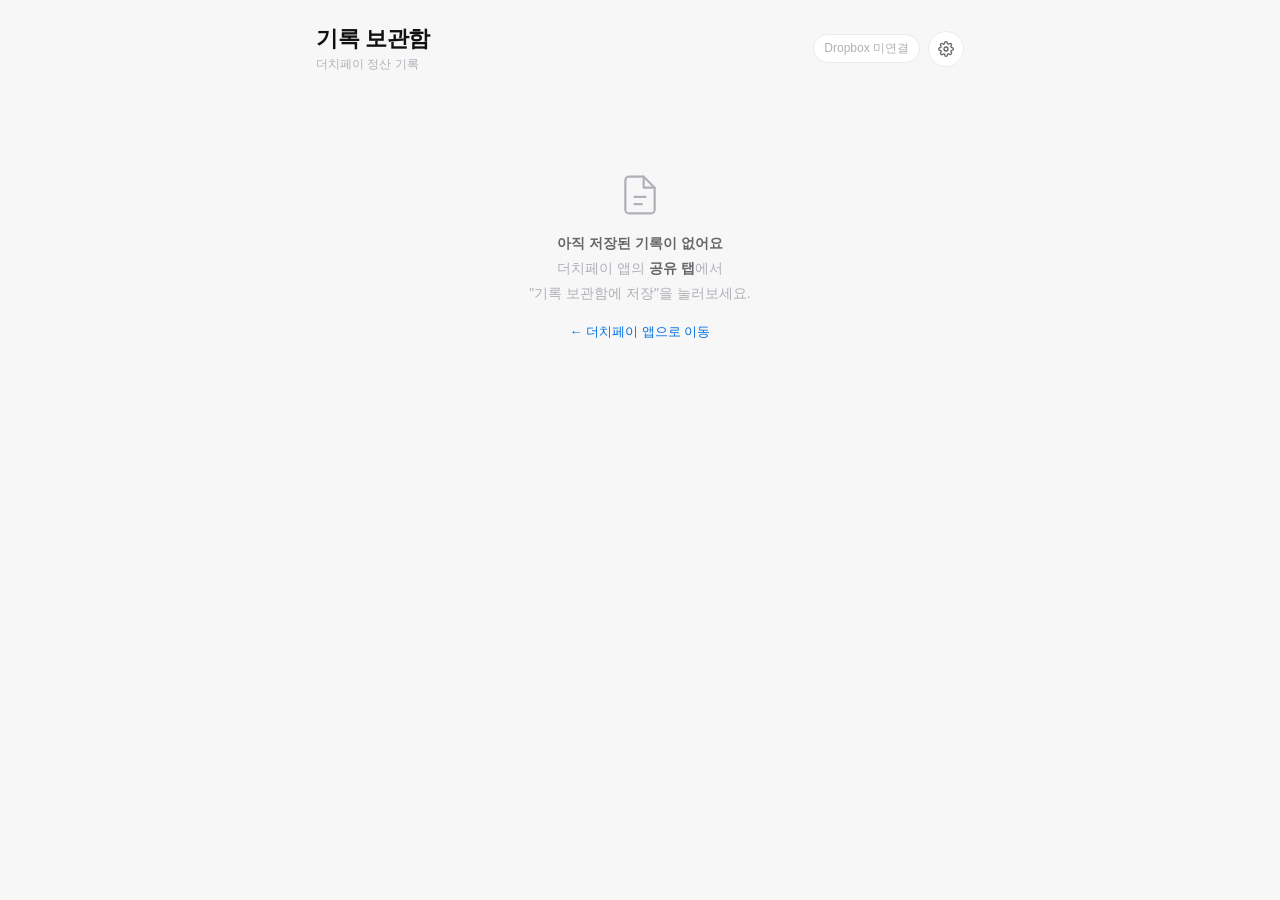
==== history.html @ c98b2d36 "더치페이 기록 보관함 추가 (v1.01) - index.html: v1.00 기반으로 교체, 공유 탭에 "기록 보관함에 저장" 버튼 추가 - history.html: 개인 기록 보" ====
<!DOCTYPE html>
<html lang="ko">
<head>
<meta charset="UTF-8"/>
<meta name="viewport" content="width=device-width,initial-scale=1.0,maximum-scale=1.0,user-scalable=no,viewport-fit=cover"/>
<title>더치페이 기록</title>
<link rel="icon" type="image/png" href="favicon.png"/>
<link rel="apple-touch-icon" href="favicon.png"/>
<style>
*{box-sizing:border-box;margin:0;padding:0;-webkit-tap-highlight-color:transparent}
:root{
  --bg:#F7F7F8;--card:#fff;--label:#111;--label2:#666;--label3:#B0B0B8;
  --sep:#EBEBED;--sep2:#D4D4D8;--fill:#F3F3F5;--fill2:#F8F8FA;
  --blue:#0071E3;--blue-bg:#EBF3FF;--blue-txt:#0055B8;
  --green:#1DAD53;--green-bg:#EDFAF3;--green-txt:#13823D;
  --red:#E53E3E;--red-bg:#FFF0F0;
  --r:16px;--rm:10px;--rs:9px;
}
html,body{background:var(--bg);font-family:-apple-system,'SF Pro Text','Helvetica Neue',Arial,sans-serif;font-size:14px;color:var(--label);min-height:100vh;}
button{cursor:pointer;font-family:inherit;}
svg{display:block;flex-shrink:0;}
a{color:var(--blue);text-decoration:none;}

.shell{max-width:680px;margin:0 auto;padding:max(24px,env(safe-area-inset-top)) 16px max(40px,env(safe-area-inset-bottom));}

/* Header */
.hdr{display:flex;align-items:center;justify-content:space-between;margin-bottom:20px;}
.hdr-left{display:flex;flex-direction:column;gap:2px;}
.hdr-title{font-size:22px;font-weight:700;letter-spacing:-.4px;}
.hdr-sub{font-size:12px;color:var(--label3);}
.hdr-right{display:flex;align-items:center;gap:8px;}
.badge{display:inline-flex;align-items:center;gap:5px;font-size:12px;color:var(--label3);padding:5px 10px;border:1px solid var(--sep);background:var(--card);border-radius:20px;white-space:nowrap;}
.badge.connected{color:var(--green-txt);border-color:var(--green);background:var(--green-bg);}
.badge.syncing{color:var(--blue-txt);border-color:var(--blue);background:var(--blue-bg);}
.icon-btn{width:36px;height:36px;border-radius:50%;border:1px solid var(--sep);background:var(--card);color:var(--label2);display:flex;align-items:center;justify-content:center;padding:0;flex-shrink:0;}
.icon-btn:hover{background:var(--fill);color:var(--label);}

/* Record cards */
.record-list{display:flex;flex-direction:column;gap:10px;}
.record-card{background:var(--card);border:1px solid var(--sep);border-radius:var(--r);overflow:hidden;}
.rc-hd{padding:14px 16px;border-bottom:1px solid var(--sep);display:flex;align-items:flex-start;justify-content:space-between;gap:12px;}
.rc-meta{flex:1;min-width:0;}
.rc-date{font-size:11px;color:var(--label3);margin-bottom:3px;}
.rc-name{font-size:15px;font-weight:700;white-space:nowrap;overflow:hidden;text-overflow:ellipsis;margin-bottom:2px;}
.rc-people{font-size:12px;color:var(--label2);white-space:nowrap;overflow:hidden;text-overflow:ellipsis;}
.rc-total-wrap{display:flex;flex-direction:column;align-items:flex-end;gap:4px;flex-shrink:0;}
.rc-total{font-size:18px;font-weight:700;white-space:nowrap;}
.rc-total.neg{color:var(--red);}
.rc-txns{padding:8px 16px;}
.rc-txn-row{display:flex;align-items:center;justify-content:space-between;padding:7px 0;border-bottom:1px solid var(--sep);font-size:13px;}
.rc-txn-row:last-child{border-bottom:none;}
.rc-txn-people{display:flex;align-items:center;gap:6px;color:var(--label);}
.rc-txn-amt{font-weight:600;flex-shrink:0;}
.rc-no-txn{font-size:13px;color:var(--green);padding:10px 0;text-align:center;}
.rc-foot{display:flex;justify-content:space-between;align-items:center;padding:9px 16px;background:var(--fill2);border-top:1px solid var(--sep);}
.rc-saved-at{font-size:11px;color:var(--label3);}
.rc-del-btn{font-size:12px;color:var(--red);border:none;background:transparent;font-weight:500;padding:0;}
.rc-del-btn:hover{opacity:.7;}

/* Empty */
.empty-wrap{text-align:center;padding:80px 20px;color:var(--label3);}
.empty-wrap svg{margin:0 auto 14px;}
.empty-wrap p{font-size:14px;line-height:1.8;}
.empty-wrap strong{color:var(--label2);}

/* Dropbox 설정 패널 */
.dbx-panel{background:var(--card);border:1px solid var(--sep);border-radius:var(--r);overflow:hidden;margin-top:20px;}
.dbx-panel-hd{display:flex;align-items:center;justify-content:space-between;padding:14px 16px;cursor:pointer;user-select:none;}
.dbx-panel-hd:hover{background:var(--fill2);}
.dbx-panel-title{font-size:13px;font-weight:600;color:var(--label);}
.dbx-panel-sub{font-size:12px;color:var(--label3);margin-top:1px;}
.dbx-chevron{color:var(--label3);font-size:11px;transition:transform .2s;flex-shrink:0;}
.dbx-chevron.open{transform:rotate(180deg);}
.dbx-panel-body{padding:16px;border-top:1px solid var(--sep);}
.dbx-field{margin-bottom:14px;}
.dbx-label{font-size:11px;font-weight:600;color:var(--label2);text-transform:uppercase;letter-spacing:.3px;margin-bottom:6px;}
.dbx-inp{width:100%;border:1px solid var(--sep2);border-radius:var(--rs);padding:9px 12px;font-size:14px;background:var(--bg);color:var(--label);outline:none;font-family:inherit;}
.dbx-inp:focus{border-color:var(--blue);}
.dbx-guide{font-size:12px;color:var(--label3);line-height:1.65;margin-top:6px;}
.dbx-guide code{font-size:11px;background:var(--fill);padding:2px 5px;border-radius:4px;font-family:monospace;word-break:break-all;}
.dbx-btn{width:100%;border:none;border-radius:var(--rs);padding:11px;font-size:14px;font-weight:600;background:var(--label);color:#fff;cursor:pointer;transition:opacity .12s;}
.dbx-btn:hover{opacity:.88;}
.dbx-btn.secondary{background:var(--fill);color:var(--label);border:1px solid var(--sep2);}
.dbx-btn.secondary:hover{background:var(--fill2);}
.dbx-btn.danger{background:var(--red-bg);color:var(--red);border:1px solid var(--red);}
.dbx-account{display:flex;align-items:center;gap:10px;padding:10px 12px;background:var(--green-bg);border:1px solid var(--green);border-radius:var(--rs);margin-bottom:12px;}
.dbx-account-info{flex:1;min-width:0;}
.dbx-account-name{font-size:13px;font-weight:600;color:var(--green-txt);white-space:nowrap;overflow:hidden;text-overflow:ellipsis;}
.dbx-account-email{font-size:11px;color:var(--green-txt);opacity:.8;}
.dbx-disconnect{font-size:12px;color:var(--red);border:none;background:transparent;font-weight:500;flex-shrink:0;}
.dbx-sync-row{display:flex;gap:8px;margin-bottom:8px;}
.dbx-sync-row .dbx-btn{flex:1;padding:9px;}
.dbx-btn-row{display:flex;gap:8px;}
.dbx-btn-row .dbx-btn{flex:1;}

/* Sync info */
.sync-info{font-size:12px;color:var(--label3);text-align:center;margin-top:14px;padding-bottom:4px;}

/* Toast */
.toast-wrap{position:fixed;bottom:max(20px,env(safe-area-inset-bottom));left:50%;transform:translateX(-50%);z-index:300;display:flex;flex-direction:column;gap:8px;align-items:center;pointer-events:none;width:calc(100% - 32px);max-width:420px;}
.toast{background:var(--label);color:#fff;padding:11px 16px;border-radius:10px;font-size:14px;box-shadow:0 4px 16px rgba(0,0,0,.18);pointer-events:auto;opacity:0;transform:translateY(16px);transition:opacity .22s,transform .22s;line-height:1.4;}
.toast.show{opacity:1;transform:translateY(0);}
.toast.success{background:var(--green);}
.toast.error{background:var(--red);}

@media(max-width:500px){
  .hdr-title{font-size:19px;}
  .rc-total{font-size:16px;}
}
</style>
</head>
<body>
<div class="shell">

  <!-- 헤더 -->
  <div class="hdr">
    <div class="hdr-left">
      <div class="hdr-title">기록 보관함</div>
      <div class="hdr-sub">더치페이 정산 기록</div>
    </div>
    <div class="hdr-right">
      <div class="badge" id="dbxBadge">Dropbox 미연결</div>
      <button class="icon-btn" onclick="togglePanel()" title="Dropbox 설정">
        <svg width="16" height="16" viewBox="0 0 24 24" fill="none" stroke="currentColor" stroke-width="2" stroke-linecap="round" stroke-linejoin="round"><circle cx="12" cy="12" r="3"/><path d="M19.4 15a1.65 1.65 0 0 0 .33 1.82l.06.06a2 2 0 0 1-2.83 2.83l-.06-.06a1.65 1.65 0 0 0-1.82-.33 1.65 1.65 0 0 0-1 1.51V21a2 2 0 0 1-4 0v-.09A1.65 1.65 0 0 0 9 19.4a1.65 1.65 0 0 0-1.82.33l-.06.06a2 2 0 0 1-2.83-2.83l.06-.06A1.65 1.65 0 0 0 4.68 15a1.65 1.65 0 0 0-1.51-1H3a2 2 0 0 1 0-4h.09A1.65 1.65 0 0 0 4.6 9a1.65 1.65 0 0 0-.33-1.82l-.06-.06a2 2 0 0 1 2.83-2.83l.06.06A1.65 1.65 0 0 0 9 4.68a1.65 1.65 0 0 0 1-1.51V3a2 2 0 0 1 4 0v.09a1.65 1.65 0 0 0 1 1.51 1.65 1.65 0 0 0 1.82-.33l.06-.06a2 2 0 0 1 2.83 2.83l-.06.06A1.65 1.65 0 0 0 19.4 9a1.65 1.65 0 0 0 1.51 1H21a2 2 0 0 1 0 4h-.09a1.65 1.65 0 0 0-1.51 1z"/></svg>
      </button>
    </div>
  </div>

  <!-- 기록 목록 -->
  <div id="recordList"></div>

  <!-- Dropbox 설정 패널 -->
  <div class="dbx-panel" id="dbxPanel" style="display:none">
    <div class="dbx-panel-hd" onclick="togglePanelBody()">
      <div>
        <div class="dbx-panel-title">Dropbox 동기화</div>
        <div class="dbx-panel-sub">기기 간 기록 자동 백업</div>
      </div>
      <span class="dbx-chevron open" id="dbxChevron">▼</span>
    </div>
    <div class="dbx-panel-body" id="dbxPanelBody">
      <div id="dbxContent"></div>
    </div>
  </div>

  <div class="sync-info" id="syncInfo"></div>

</div>
<div class="toast-wrap" id="toastWrap"></div>

<script>
// ── 상수 ──
const HISTORY_KEY = 'dutchpay_history';
const DBX_APPKEY  = 'dutchpay_dbx_appkey';
const DBX_TOKEN   = 'dutchpay_dbx_token';
const DBX_REFRESH = 'dutchpay_dbx_refresh';
const DBX_ACCOUNT = 'dutchpay_dbx_account';
const DBX_LASTSYNC = 'dutchpay_dbx_lastsync';
const DBX_FILE    = '/dutch-pay_history.json';

// ── 유틸 ──
const svgArrow = '<svg width="12" height="12" viewBox="0 0 24 24" fill="none" stroke="currentColor" stroke-width="2.5" stroke-linecap="round" stroke-linejoin="round"><line x1="5" y1="12" x2="19" y2="12"/><polyline points="12 5 19 12 12 19"/></svg>';
const svgDropbox = '<svg width="16" height="16" viewBox="0 0 40 40" fill="#0061FF"><path d="M20 7.5L10 13.75 20 20 10 26.25 20 32.5 30 26.25 20 20 30 13.75 20 7.5zM10 26.25L0 20l10-6.25L0 7.5 10 1.25 20 7.5 10 13.75 20 20 10 26.25zM30 26.25L20 20l10-6.25L20 7.5l10 6.25L40 7.5 30 13.75 40 20 30 26.25 40 32.5 30 38.75 20 32.5z"/></svg>';

function e(s){return String(s||'').replace(/&/g,'&amp;').replace(/</g,'&lt;').replace(/>/g,'&gt;').replace(/"/g,'&quot;');}
function fmt(n){return Math.round(n).toLocaleString('ko-KR');}
function fmtDate(iso){if(!iso)return '';const[y,m,d]=iso.split('-');return `${y}.${m}.${d}`;}
function fmtDateShort(iso){if(!iso)return '';return iso.slice(2).replace(/-/g,'.');}
function fmtSavedAt(iso){if(!iso)return '';try{const d=new Date(iso);return d.toLocaleString('ko-KR',{month:'short',day:'numeric',hour:'2-digit',minute:'2-digit'});}catch(e){return '';}}

// ── 기록 저장소 ──
function loadHistory(){
  try{const raw=localStorage.getItem(HISTORY_KEY);return raw?JSON.parse(raw):[];}catch(e){return [];}
}
function saveHistory(arr){
  localStorage.setItem(HISTORY_KEY,JSON.stringify(arr));
}

function deleteRecord(id){
  if(!confirm('이 기록을 삭제할까요?'))return;
  const arr=loadHistory().filter(r=>r.id!==id);
  saveHistory(arr);
  render();
  toast('기록이 삭제됐어요');
  if(dbxGetToken()) syncDropbox(true);
}

// ── 렌더 ──
function render(){
  const records=loadHistory();
  const el=document.getElementById('recordList');
  if(!records.length){
    el.innerHTML=`<div class="empty-wrap">
      <svg width="44" height="44" viewBox="0 0 24 24" fill="none" stroke="currentColor" stroke-width="1.2" stroke-linecap="round" stroke-linejoin="round" color="#B0B0B8">
        <path d="M14 2H6a2 2 0 0 0-2 2v16a2 2 0 0 0 2 2h12a2 2 0 0 0 2-2V8z"/>
        <polyline points="14 2 14 8 20 8"/>
        <line x1="9" y1="13" x2="15" y2="13"/>
        <line x1="9" y1="17" x2="13" y2="17"/>
      </svg>
      <p><strong>아직 저장된 기록이 없어요</strong><br>
      더치페이 앱의 <strong>공유 탭</strong>에서<br>
      "기록 보관함에 저장"을 눌러보세요.</p>
      <div style="margin-top:16px">
        <a href="index.html" style="font-size:13px;color:var(--blue);font-weight:500;">← 더치페이 앱으로 이동</a>
      </div>
    </div>`;
    return;
  }
  el.innerHTML=`<div class="record-list">${records.map(r=>{
    const dateStr=r.dateEnd&&r.dateEnd!==r.dateStart
      ?`${fmtDateShort(r.dateStart)} ~ ${fmtDateShort(r.dateEnd)}`
      :fmtDate(r.dateStart);
    const people=(r.people||[]).join(' · ');
    const txns=r.txns||[];
    const txnHtml=txns.length
      ?txns.map(t=>`<div class="rc-txn-row">
          <div class="rc-txn-people"><span>${e(t.from)}</span>${svgArrow}<span>${e(t.to)}</span></div>
          <span class="rc-txn-amt">${fmt(t.amt)}원</span>
        </div>`).join('')
      :`<div class="rc-no-txn">모두 정산 완료 ✓</div>`;
    const isNeg=r.total<0;
    return `<div class="record-card">
      <div class="rc-hd">
        <div class="rc-meta">
          <div class="rc-date">${e(dateStr)}</div>
          <div class="rc-name">${e(r.groupName)||'더치페이 정산'}</div>
          <div class="rc-people">${e(people)}</div>
        </div>
        <div class="rc-total-wrap">
          <div class="rc-total${isNeg?' neg':''}">${fmt(r.total)}원</div>
          <div style="font-size:11px;color:var(--label3)">${(r.people||[]).length}명</div>
        </div>
      </div>
      <div class="rc-txns">${txnHtml}</div>
      <div class="rc-foot">
        <span class="rc-saved-at">${fmtSavedAt(r.savedAt)} 저장</span>
        <button class="rc-del-btn" onclick="deleteRecord('${e(r.id)}')">삭제</button>
      </div>
    </div>`;
  }).join('')}</div>`;
}

// ── Dropbox PKCE OAuth ──
async function sha256b64url(str){
  const data=new TextEncoder().encode(str);
  const hash=await crypto.subtle.digest('SHA-256',data);
  return btoa(String.fromCharCode(...new Uint8Array(hash)))
    .replace(/\+/g,'-').replace(/\//g,'_').replace(/=+$/,'');
}
function randomStr(len){
  const arr=new Uint8Array(len);crypto.getRandomValues(arr);
  return btoa(String.fromCharCode(...arr)).replace(/\+/g,'-').replace(/\//g,'_').replace(/=+$/,'').slice(0,len);
}

async function dbxConnect(){
  const appKey=(document.getElementById('dbxAppKey')?.value||'').trim();
  if(!appKey){toast('App Key를 입력해주세요',{type:'error'});return;}
  localStorage.setItem(DBX_APPKEY,appKey);
  const verifier=randomStr(64);
  const challenge=await sha256b64url(verifier);
  sessionStorage.setItem('dbx_verifier',verifier);
  const redirectUri=location.origin+location.pathname;
  const params=new URLSearchParams({
    client_id:appKey,redirect_uri:redirectUri,
    response_type:'code',code_challenge:challenge,
    code_challenge_method:'S256',token_access_type:'offline'
  });
  location.href=`https://www.dropbox.com/oauth2/authorize?${params}`;
}

async function dbxHandleCallback(){
  const params=new URLSearchParams(location.search);
  const code=params.get('code');
  if(!code)return;
  history.replaceState({},'',location.pathname);
  const verifier=sessionStorage.getItem('dbx_verifier');
  if(!verifier){toast('인증 오류: 다시 시도해주세요',{type:'error'});return;}
  sessionStorage.removeItem('dbx_verifier');
  const appKey=localStorage.getItem(DBX_APPKEY);
  const redirectUri=location.origin+location.pathname;
  try{
    const res=await fetch('https://api.dropboxapi.com/oauth2/token',{
      method:'POST',headers:{'Content-Type':'application/x-www-form-urlencoded'},
      body:new URLSearchParams({code,grant_type:'authorization_code',client_id:appKey,redirect_uri:redirectUri,code_verifier:verifier})
    });
    const data=await res.json();
    if(data.error)throw new Error(data.error_description||data.error);
    localStorage.setItem(DBX_TOKEN,data.access_token);
    if(data.refresh_token)localStorage.setItem(DBX_REFRESH,data.refresh_token);
    // 계정 정보 조회
    try{
      const acRes=await fetch('https://api.dropboxapi.com/2/users/get_current_account',{
        method:'POST',headers:{Authorization:`Bearer ${data.access_token}`}
      });
      const ac=await acRes.json();
      localStorage.setItem(DBX_ACCOUNT,JSON.stringify({name:ac.name?.display_name||'',email:ac.email||''}));
    }catch(e){}
    toast('Dropbox 연결됐어요!',{type:'success'});
    renderDbxSettings();updateDbxBadge();syncDropbox();
  }catch(err){
    toast('연결 실패: '+err.message,{type:'error'});
  }
}

async function dbxRefreshToken(){
  const refresh=localStorage.getItem(DBX_REFRESH);
  const appKey=localStorage.getItem(DBX_APPKEY);
  if(!refresh||!appKey)return null;
  try{
    const res=await fetch('https://api.dropboxapi.com/oauth2/token',{
      method:'POST',headers:{'Content-Type':'application/x-www-form-urlencoded'},
      body:new URLSearchParams({grant_type:'refresh_token',refresh_token:refresh,client_id:appKey})
    });
    const data=await res.json();
    if(data.access_token){localStorage.setItem(DBX_TOKEN,data.access_token);return data.access_token;}
    return null;
  }catch(e){return null;}
}

function dbxGetToken(){return localStorage.getItem(DBX_TOKEN);}

function dbxDisconnect(){
  if(!confirm('Dropbox 연결을 해제할까요?'))return;
  [DBX_TOKEN,DBX_REFRESH,DBX_ACCOUNT,DBX_LASTSYNC].forEach(k=>localStorage.removeItem(k));
  renderDbxSettings();updateDbxBadge();updateSyncInfo();
  toast('Dropbox 연결 해제됨');
}

async function dbxUpload(token,path,content){
  const res=await fetch('https://content.dropboxapi.com/2/files/upload',{
    method:'POST',
    headers:{
      'Authorization':`Bearer ${token}`,
      'Content-Type':'application/octet-stream',
      'Dropbox-API-Arg':JSON.stringify({path,mode:'overwrite',autorename:false,mute:true})
    },
    body:content
  });
  if(res.status===401){const t=await dbxRefreshToken();if(t)return dbxUpload(t,path,content);throw new Error('인증 만료');}
  if(!res.ok)throw new Error(`Upload ${res.status}`);
  return res.json();
}

async function dbxDownload(token,path){
  const res=await fetch('https://content.dropboxapi.com/2/files/download',{
    method:'POST',
    headers:{
      'Authorization':`Bearer ${token}`,
      'Dropbox-API-Arg':JSON.stringify({path})
    }
  });
  if(res.status===409)return null; // 파일 없음
  if(res.status===401){const t=await dbxRefreshToken();if(t)return dbxDownload(t,path);return null;}
  if(!res.ok)return null;
  try{const text=await res.text();return JSON.parse(text);}catch(e){return null;}
}

let _syncing=false;
async function syncDropbox(uploadOnly=false){
  const token=dbxGetToken();if(!token)return;
  if(_syncing)return;_syncing=true;
  updateDbxBadge('syncing');
  try{
    const local=loadHistory();
    if(!uploadOnly){
      const remote=await dbxDownload(token,DBX_FILE);
      if(remote&&Array.isArray(remote)){
        const map=new Map();
        [...remote,...local].forEach(r=>{
          // 같은 id면 savedAt 최신 우선
          const ex=map.get(r.id);
          if(!ex||(r.savedAt||'')>(ex.savedAt||''))map.set(r.id,r);
        });
        const merged=Array.from(map.values()).sort((a,b)=>(b.savedAt||'').localeCompare(a.savedAt||''));
        saveHistory(merged);render();
      }
    }
    // 업로드
    const toUpload=loadHistory();
    await dbxUpload(token,DBX_FILE,JSON.stringify(toUpload,null,2));
    localStorage.setItem(DBX_LASTSYNC,new Date().toISOString());
    updateDbxBadge('connected');updateSyncInfo();
  }catch(err){
    toast('동기화 실패: '+err.message,{type:'error'});
    updateDbxBadge(dbxGetToken()?'connected':'');
  }finally{_syncing=false;}
}

function updateDbxBadge(state){
  const badge=document.getElementById('dbxBadge');if(!badge)return;
  badge.className='badge';
  if(!state)state=dbxGetToken()?'connected':'';
  if(state==='connected'){badge.classList.add('connected');badge.textContent='Dropbox 연결됨';}
  else if(state==='syncing'){badge.classList.add('syncing');badge.textContent='동기화 중...';}
  else{badge.textContent='Dropbox 미연결';}
}

function updateSyncInfo(){
  const el=document.getElementById('syncInfo');if(!el)return;
  const last=localStorage.getItem(DBX_LASTSYNC);
  if(!last){el.textContent='';return;}
  try{const d=new Date(last);el.textContent=`마지막 동기화 ${d.toLocaleString('ko-KR',{month:'short',day:'numeric',hour:'2-digit',minute:'2-digit'})}`;}catch(e){}
}

// ── 패널 UI ──
let panelVisible=false;
let panelBodyVisible=true;

function togglePanel(){
  panelVisible=!panelVisible;
  const panel=document.getElementById('dbxPanel');
  panel.style.display=panelVisible?'block':'none';
  if(panelVisible)renderDbxSettings();
}

function togglePanelBody(){
  panelBodyVisible=!panelBodyVisible;
  document.getElementById('dbxPanelBody').style.display=panelBodyVisible?'block':'none';
  const ch=document.getElementById('dbxChevron');
  ch.className='dbx-chevron'+(panelBodyVisible?' open':'');
}

function renderDbxSettings(){
  const content=document.getElementById('dbxContent');if(!content)return;
  const token=dbxGetToken();
  const appKey=localStorage.getItem(DBX_APPKEY)||'';
  if(token){
    let acHtml='';
    try{const ac=JSON.parse(localStorage.getItem(DBX_ACCOUNT)||'{}');if(ac.name){acHtml=`<div class="dbx-account"><svg width="20" height="20" viewBox="0 0 40 40" fill="#1DAD53"><path d="M20 7.5L10 13.75 20 20 10 26.25 20 32.5 30 26.25 20 20 30 13.75 20 7.5zM10 26.25L0 20l10-6.25L0 7.5 10 1.25 20 7.5 10 13.75 20 20 10 26.25zM30 26.25L20 20l10-6.25L20 7.5l10 6.25L40 7.5 30 13.75 40 20 30 26.25 40 32.5 30 38.75 20 32.5z"/></svg><div class="dbx-account-info"><div class="dbx-account-name">${e(ac.name)}</div><div class="dbx-account-email">${e(ac.email)}</div></div><button class="dbx-disconnect" onclick="dbxDisconnect()">연결 해제</button></div>`;}}catch(e){}
    content.innerHTML=acHtml+
      `<div class="dbx-btn-row" style="margin-bottom:0">
        <button class="dbx-btn secondary" onclick="syncDropbox()">지금 동기화</button>
      </div>
      <div style="font-size:11px;color:var(--label3);margin-top:10px;text-align:center">Dropbox: <code style="font-size:10px;background:var(--fill);padding:1px 4px;border-radius:3px">dutch-pay_history.json</code></div>`;
  }else{
    content.innerHTML=
      `<div class="dbx-field">
        <div class="dbx-label">Dropbox App Key</div>
        <input class="dbx-inp" id="dbxAppKey" placeholder="앱 키 입력" value="${e(appKey)}"/>
        <div class="dbx-guide">
          1. <a href="https://www.dropbox.com/developers/apps" target="_blank">Dropbox 개발자 콘솔</a>에서 앱 생성<br>
          2. Permission: <strong>files.content.write</strong>, <strong>files.content.read</strong> 체크<br>
          3. Redirect URI 추가: <code>${location.origin+location.pathname}</code><br>
          4. App Key 복사 후 위에 입력
        </div>
      </div>
      <button class="dbx-btn" onclick="dbxConnect()">Dropbox 연결하기</button>`;
  }
}

// ── Toast ──
function toast(msg,opts={}){
  const wrap=document.getElementById('toastWrap');
  const t=document.createElement('div');
  t.className='toast'+(opts.type?' '+opts.type:'');
  t.textContent=msg;
  wrap.appendChild(t);
  requestAnimationFrame(()=>t.classList.add('show'));
  setTimeout(()=>{t.classList.remove('show');setTimeout(()=>t.remove(),250);},opts.duration||2500);
}

// ── Init ──
(async()=>{
  await dbxHandleCallback();
  updateDbxBadge();
  updateSyncInfo();
  render();
  if(dbxGetToken())syncDropbox();
})();
</script>
</body>
</html>
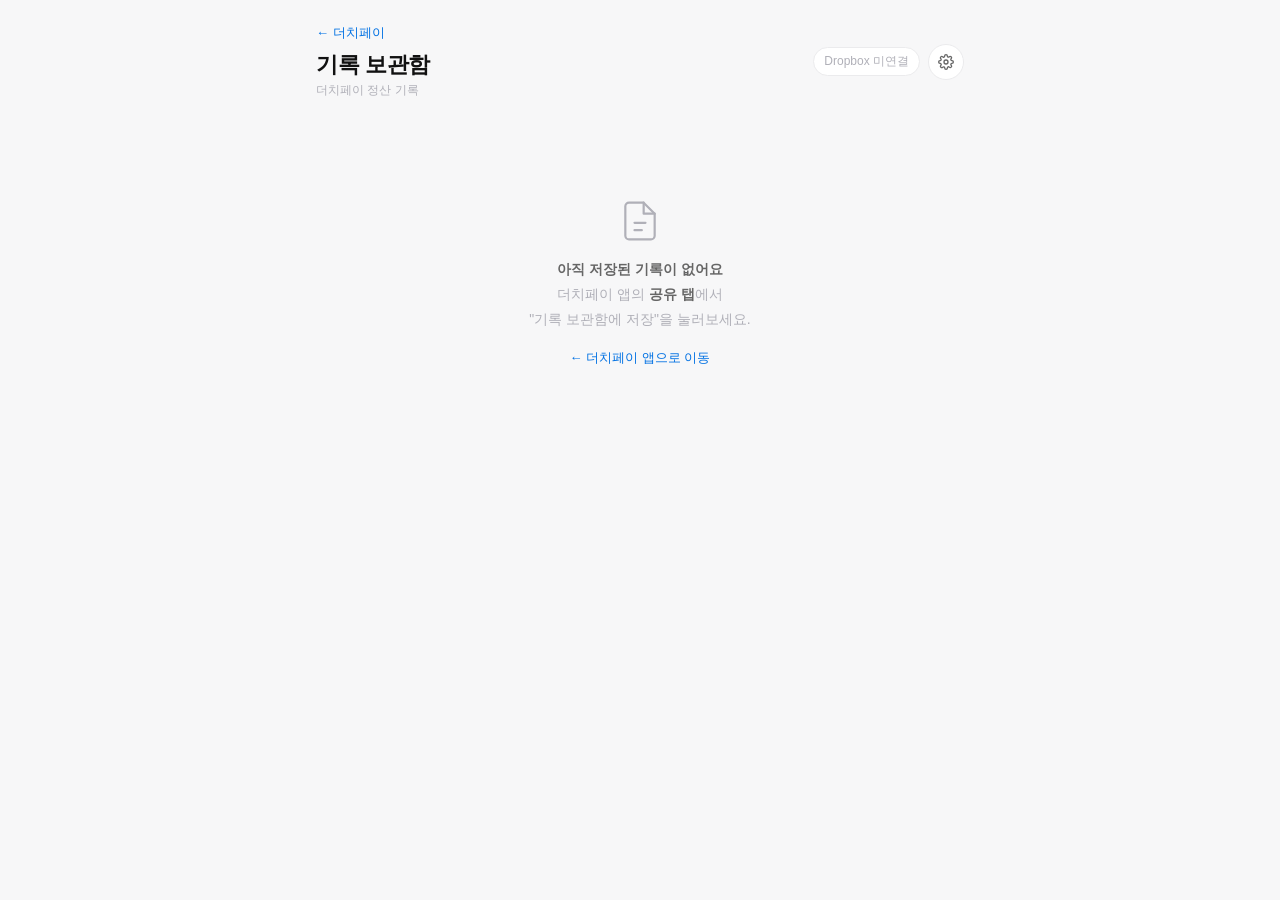
==== commit 311edc7a: "모바일 모임일자 UI 단순화 + 기록 보관함 뒤로가기 버튼" ====
--- a/history.html
+++ b/history.html
@@ -26,6 +26,8 @@
 /* Header */
 .hdr{display:flex;align-items:center;justify-content:space-between;margin-bottom:20px;}
 .hdr-left{display:flex;flex-direction:column;gap:2px;}
+.hdr-back{font-size:13px;color:var(--blue);font-weight:500;margin-bottom:6px;display:inline-flex;align-items:center;gap:3px;width:fit-content;}
+.hdr-back:hover{opacity:.7;}
 .hdr-title{font-size:22px;font-weight:700;letter-spacing:-.4px;}
 .hdr-sub{font-size:12px;color:var(--label3);}
 .hdr-right{display:flex;align-items:center;gap:8px;}
@@ -38,20 +40,33 @@
 /* Record cards */
 .record-list{display:flex;flex-direction:column;gap:10px;}
 .record-card{background:var(--card);border:1px solid var(--sep);border-radius:var(--r);overflow:hidden;}
-.rc-hd{padding:14px 16px;border-bottom:1px solid var(--sep);display:flex;align-items:flex-start;justify-content:space-between;gap:12px;}
+.rc-hd{padding:14px 16px;display:flex;align-items:flex-start;justify-content:space-between;gap:12px;cursor:pointer;transition:background .12s;}
+.rc-hd:hover{background:var(--fill2);}
 .rc-meta{flex:1;min-width:0;}
 .rc-date{font-size:11px;color:var(--label3);margin-bottom:3px;}
 .rc-name{font-size:15px;font-weight:700;white-space:nowrap;overflow:hidden;text-overflow:ellipsis;margin-bottom:2px;}
 .rc-people{font-size:12px;color:var(--label2);white-space:nowrap;overflow:hidden;text-overflow:ellipsis;}
-.rc-total-wrap{display:flex;flex-direction:column;align-items:flex-end;gap:4px;flex-shrink:0;}
+.rc-right{display:flex;flex-direction:column;align-items:flex-end;gap:6px;flex-shrink:0;}
 .rc-total{font-size:18px;font-weight:700;white-space:nowrap;}
 .rc-total.neg{color:var(--red);}
-.rc-txns{padding:8px 16px;}
-.rc-txn-row{display:flex;align-items:center;justify-content:space-between;padding:7px 0;border-bottom:1px solid var(--sep);font-size:13px;}
+.rc-chevron{font-size:11px;color:var(--label3);transition:transform .2s;}
+.rc-chevron.open{transform:rotate(180deg);}
+.rc-body{border-top:1px solid var(--sep);display:none;}
+.rc-body.open{display:block;}
+.rc-section-title{font-size:11px;font-weight:600;color:var(--label2);letter-spacing:.3px;text-transform:uppercase;padding:10px 16px 6px;}
+.rc-item-row{display:flex;align-items:center;justify-content:space-between;padding:8px 16px;border-bottom:1px solid var(--sep);gap:10px;}
+.rc-item-row:last-child{border-bottom:none;}
+.rc-item-info{flex:1;min-width:0;}
+.rc-item-name{font-size:13px;font-weight:500;white-space:nowrap;overflow:hidden;text-overflow:ellipsis;}
+.rc-item-meta{font-size:11px;color:var(--label3);margin-top:1px;}
+.rc-item-amt{font-size:13px;font-weight:600;flex-shrink:0;}
+.rc-item-amt.neg{color:var(--red);}
+.rc-txns{padding:0 0 4px;}
+.rc-txn-row{display:flex;align-items:center;justify-content:space-between;padding:8px 16px;border-bottom:1px solid var(--sep);font-size:13px;}
 .rc-txn-row:last-child{border-bottom:none;}
 .rc-txn-people{display:flex;align-items:center;gap:6px;color:var(--label);}
 .rc-txn-amt{font-weight:600;flex-shrink:0;}
-.rc-no-txn{font-size:13px;color:var(--green);padding:10px 0;text-align:center;}
+.rc-no-txn{font-size:13px;color:var(--green);padding:10px 16px;text-align:center;}
 .rc-foot{display:flex;justify-content:space-between;align-items:center;padding:9px 16px;background:var(--fill2);border-top:1px solid var(--sep);}
 .rc-saved-at{font-size:11px;color:var(--label3);}
 .rc-del-btn{font-size:12px;color:var(--red);border:none;background:transparent;font-weight:500;padding:0;}
@@ -115,6 +130,7 @@
   <!-- 헤더 -->
   <div class="hdr">
     <div class="hdr-left">
+      <a href="index.html" class="hdr-back">← 더치페이</a>
       <div class="hdr-title">기록 보관함</div>
       <div class="hdr-sub">더치페이 정산 기록</div>
     </div>
@@ -186,6 +202,14 @@
 }
 
 // ── 렌더 ──
+function toggleCard(id){
+  const body=document.getElementById('rcb_'+id);
+  const chev=document.getElementById('rcc_'+id);
+  if(!body)return;
+  const open=body.classList.toggle('open');
+  if(chev)chev.className='rc-chevron'+(open?' open':'');
+}
+
 function render(){
   const records=loadHistory();
   const el=document.getElementById('recordList');
@@ -207,33 +231,56 @@
     return;
   }
   el.innerHTML=`<div class="record-list">${records.map(r=>{
+    const sid=r.id.replace(/[^a-zA-Z0-9]/g,'');
     const dateStr=r.dateEnd&&r.dateEnd!==r.dateStart
       ?`${fmtDateShort(r.dateStart)} ~ ${fmtDateShort(r.dateEnd)}`
       :fmtDate(r.dateStart);
     const people=(r.people||[]).join(' · ');
     const txns=r.txns||[];
+    const rcItems=r.items||[];
+
+    // 품목 내역
+    const itemsHtml=rcItems.length
+      ?`<div class="rc-section-title">품목</div>`+rcItems.filter(it=>+it.amount!==0).map(it=>{
+          const mems=(it.members&&it.members.length)?it.members.join(', '):(r.people||[]).join(', ');
+          const isNegIt=+it.amount<0;
+          return `<div class="rc-item-row">
+            <div class="rc-item-info">
+              <div class="rc-item-name">${e(it.name||'(이름 없음)')}</div>
+              <div class="rc-item-meta">${e(it.payer||'')} 결제 · ${e(mems)}</div>
+            </div>
+            <span class="rc-item-amt${isNegIt?' neg':''}">${fmt(+it.amount)}원</span>
+          </div>`;
+        }).join('')
+      :'';
+
+    // 송금 내역
     const txnHtml=txns.length
-      ?txns.map(t=>`<div class="rc-txn-row">
+      ?`<div class="rc-section-title">송금</div>`+`<div class="rc-txns">`+txns.map(t=>`<div class="rc-txn-row">
           <div class="rc-txn-people"><span>${e(t.from)}</span>${svgArrow}<span>${e(t.to)}</span></div>
           <span class="rc-txn-amt">${fmt(t.amt)}원</span>
-        </div>`).join('')
+        </div>`).join('')+`</div>`
       :`<div class="rc-no-txn">모두 정산 완료 ✓</div>`;
+
     const isNeg=r.total<0;
     return `<div class="record-card">
-      <div class="rc-hd">
+      <div class="rc-hd" onclick="toggleCard('${sid}')">
         <div class="rc-meta">
           <div class="rc-date">${e(dateStr)}</div>
           <div class="rc-name">${e(r.groupName)||'더치페이 정산'}</div>
           <div class="rc-people">${e(people)}</div>
         </div>
-        <div class="rc-total-wrap">
+        <div class="rc-right">
           <div class="rc-total${isNeg?' neg':''}">${fmt(r.total)}원</div>
-          <div style="font-size:11px;color:var(--label3)">${(r.people||[]).length}명</div>
+          <span class="rc-chevron" id="rcc_${sid}">▼</span>
         </div>
       </div>
-      <div class="rc-txns">${txnHtml}</div>
+      <div class="rc-body" id="rcb_${sid}">
+        ${itemsHtml}
+        ${txnHtml}
+      </div>
       <div class="rc-foot">
-        <span class="rc-saved-at">${fmtSavedAt(r.savedAt)} 저장</span>
+        <span class="rc-saved-at">${fmtSavedAt(r.savedAt)} 저장 · ${(r.people||[]).length}명</span>
         <button class="rc-del-btn" onclick="deleteRecord('${e(r.id)}')">삭제</button>
       </div>
     </div>`;
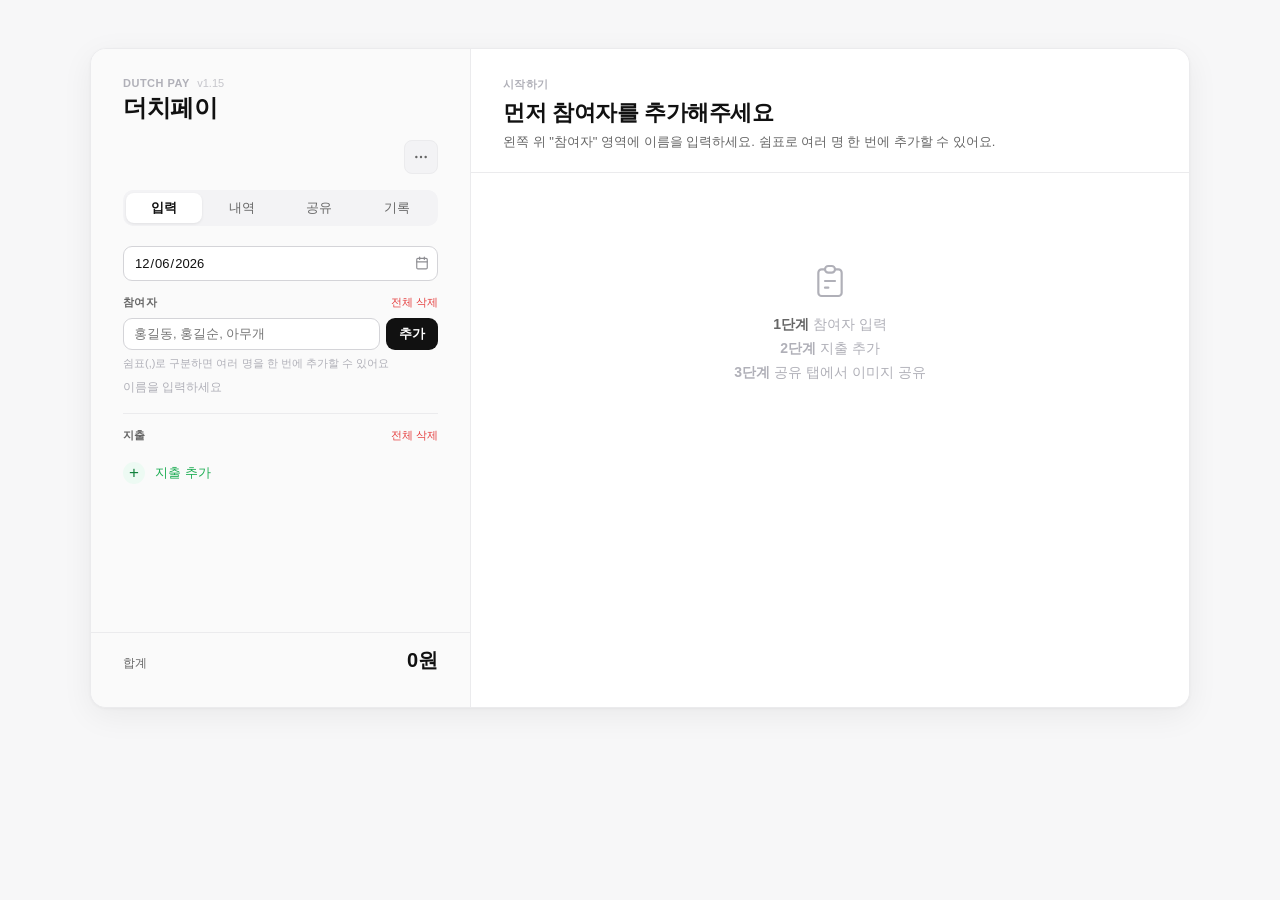
==== commit d5f01bfd: "feat: SPA 통합 - 기록 보관함을 앱 내부 탭으로 흡수 - index.html에 '기록' 탭 추가 (데스크탑·모바일) - 기록 카드 렌더링, 접기/펼치기, 삭제 기능 내장 " ====
--- a/history.html
+++ b/history.html
@@ -2,518 +2,19 @@
 <html lang="ko">
 <head>
 <meta charset="UTF-8"/>
-<meta name="viewport" content="width=device-width,initial-scale=1.0,maximum-scale=1.0,user-scalable=no,viewport-fit=cover"/>
+<meta http-equiv="refresh" content="0;url=index.html"/>
 <title>더치페이 기록</title>
-<link rel="icon" type="image/png" href="favicon.png"/>
-<link rel="apple-touch-icon" href="favicon.png"/>
-<style>
-*{box-sizing:border-box;margin:0;padding:0;-webkit-tap-highlight-color:transparent}
-:root{
-  --bg:#F7F7F8;--card:#fff;--label:#111;--label2:#666;--label3:#B0B0B8;
-  --sep:#EBEBED;--sep2:#D4D4D8;--fill:#F3F3F5;--fill2:#F8F8FA;
-  --blue:#0071E3;--blue-bg:#EBF3FF;--blue-txt:#0055B8;
-  --green:#1DAD53;--green-bg:#EDFAF3;--green-txt:#13823D;
-  --red:#E53E3E;--red-bg:#FFF0F0;
-  --r:16px;--rm:10px;--rs:9px;
+<script>
+// Dropbox OAuth 콜백을 index.html로 전달
+const search = location.search;
+if (search.includes('code=')) {
+  // OAuth 콜백 파라미터를 sessionStorage에 임시 보관
+  sessionStorage.setItem('h_dbx_verifier', sessionStorage.getItem('h_dbx_verifier') || '');
+  location.replace('index.html' + search);
+} else {
+  location.replace('index.html');
 }
-html,body{background:var(--bg);font-family:-apple-system,'SF Pro Text','Helvetica Neue',Arial,sans-serif;font-size:14px;color:var(--label);min-height:100vh;}
-button{cursor:pointer;font-family:inherit;}
-svg{display:block;flex-shrink:0;}
-a{color:var(--blue);text-decoration:none;}
-
-.shell{max-width:680px;margin:0 auto;padding:max(24px,env(safe-area-inset-top)) 16px max(40px,env(safe-area-inset-bottom));}
-
-/* Header */
-.hdr{display:flex;align-items:center;justify-content:space-between;margin-bottom:20px;}
-.hdr-left{display:flex;flex-direction:column;gap:2px;}
-.hdr-back{font-size:13px;color:var(--blue);font-weight:500;margin-bottom:6px;display:inline-flex;align-items:center;gap:3px;width:fit-content;}
-.hdr-back:hover{opacity:.7;}
-.hdr-title{font-size:22px;font-weight:700;letter-spacing:-.4px;}
-.hdr-sub{font-size:12px;color:var(--label3);}
-.hdr-right{display:flex;align-items:center;gap:8px;}
-.badge{display:inline-flex;align-items:center;gap:5px;font-size:12px;color:var(--label3);padding:5px 10px;border:1px solid var(--sep);background:var(--card);border-radius:20px;white-space:nowrap;}
-.badge.connected{color:var(--green-txt);border-color:var(--green);background:var(--green-bg);}
-.badge.syncing{color:var(--blue-txt);border-color:var(--blue);background:var(--blue-bg);}
-.icon-btn{width:36px;height:36px;border-radius:50%;border:1px solid var(--sep);background:var(--card);color:var(--label2);display:flex;align-items:center;justify-content:center;padding:0;flex-shrink:0;}
-.icon-btn:hover{background:var(--fill);color:var(--label);}
-
-/* Record cards */
-.record-list{display:flex;flex-direction:column;gap:10px;}
-.record-card{background:var(--card);border:1px solid var(--sep);border-radius:var(--r);overflow:hidden;}
-.rc-hd{padding:14px 16px;display:flex;align-items:flex-start;justify-content:space-between;gap:12px;cursor:pointer;transition:background .12s;}
-.rc-hd:hover{background:var(--fill2);}
-.rc-meta{flex:1;min-width:0;}
-.rc-date{font-size:11px;color:var(--label3);margin-bottom:3px;}
-.rc-name{font-size:15px;font-weight:700;white-space:nowrap;overflow:hidden;text-overflow:ellipsis;margin-bottom:2px;}
-.rc-people{font-size:12px;color:var(--label2);white-space:nowrap;overflow:hidden;text-overflow:ellipsis;}
-.rc-right{display:flex;flex-direction:column;align-items:flex-end;gap:6px;flex-shrink:0;}
-.rc-total{font-size:18px;font-weight:700;white-space:nowrap;}
-.rc-total.neg{color:var(--red);}
-.rc-chevron{font-size:11px;color:var(--label3);transition:transform .2s;}
-.rc-chevron.open{transform:rotate(180deg);}
-.rc-body{border-top:1px solid var(--sep);display:none;}
-.rc-body.open{display:block;}
-.rc-section-title{font-size:11px;font-weight:600;color:var(--label2);letter-spacing:.3px;text-transform:uppercase;padding:10px 16px 6px;}
-.rc-item-row{display:flex;align-items:center;justify-content:space-between;padding:8px 16px;border-bottom:1px solid var(--sep);gap:10px;}
-.rc-item-row:last-child{border-bottom:none;}
-.rc-item-info{flex:1;min-width:0;}
-.rc-item-name{font-size:13px;font-weight:500;white-space:nowrap;overflow:hidden;text-overflow:ellipsis;}
-.rc-item-meta{font-size:11px;color:var(--label3);margin-top:1px;}
-.rc-item-amt{font-size:13px;font-weight:600;flex-shrink:0;}
-.rc-item-amt.neg{color:var(--red);}
-.rc-txns{padding:0 0 4px;}
-.rc-txn-row{display:flex;align-items:center;justify-content:space-between;padding:8px 16px;border-bottom:1px solid var(--sep);font-size:13px;}
-.rc-txn-row:last-child{border-bottom:none;}
-.rc-txn-people{display:flex;align-items:center;gap:6px;color:var(--label);}
-.rc-txn-amt{font-weight:600;flex-shrink:0;}
-.rc-no-txn{font-size:13px;color:var(--green);padding:10px 16px;text-align:center;}
-.rc-foot{display:flex;justify-content:space-between;align-items:center;padding:9px 16px;background:var(--fill2);border-top:1px solid var(--sep);}
-.rc-saved-at{font-size:11px;color:var(--label3);}
-.rc-del-btn{font-size:12px;color:var(--red);border:none;background:transparent;font-weight:500;padding:0;}
-.rc-del-btn:hover{opacity:.7;}
-
-/* Empty */
-.empty-wrap{text-align:center;padding:80px 20px;color:var(--label3);}
-.empty-wrap svg{margin:0 auto 14px;}
-.empty-wrap p{font-size:14px;line-height:1.8;}
-.empty-wrap strong{color:var(--label2);}
-
-/* Dropbox 설정 패널 */
-.dbx-panel{background:var(--card);border:1px solid var(--sep);border-radius:var(--r);overflow:hidden;margin-top:20px;}
-.dbx-panel-hd{display:flex;align-items:center;justify-content:space-between;padding:14px 16px;cursor:pointer;user-select:none;}
-.dbx-panel-hd:hover{background:var(--fill2);}
-.dbx-panel-title{font-size:13px;font-weight:600;color:var(--label);}
-.dbx-panel-sub{font-size:12px;color:var(--label3);margin-top:1px;}
-.dbx-chevron{color:var(--label3);font-size:11px;transition:transform .2s;flex-shrink:0;}
-.dbx-chevron.open{transform:rotate(180deg);}
-.dbx-panel-body{padding:16px;border-top:1px solid var(--sep);}
-.dbx-field{margin-bottom:14px;}
-.dbx-label{font-size:11px;font-weight:600;color:var(--label2);text-transform:uppercase;letter-spacing:.3px;margin-bottom:6px;}
-.dbx-inp{width:100%;border:1px solid var(--sep2);border-radius:var(--rs);padding:9px 12px;font-size:14px;background:var(--bg);color:var(--label);outline:none;font-family:inherit;}
-.dbx-inp:focus{border-color:var(--blue);}
-.dbx-guide{font-size:12px;color:var(--label3);line-height:1.65;margin-top:6px;}
-.dbx-guide code{font-size:11px;background:var(--fill);padding:2px 5px;border-radius:4px;font-family:monospace;word-break:break-all;}
-.dbx-btn{width:100%;border:none;border-radius:var(--rs);padding:11px;font-size:14px;font-weight:600;background:var(--label);color:#fff;cursor:pointer;transition:opacity .12s;}
-.dbx-btn:hover{opacity:.88;}
-.dbx-btn.secondary{background:var(--fill);color:var(--label);border:1px solid var(--sep2);}
-.dbx-btn.secondary:hover{background:var(--fill2);}
-.dbx-btn.danger{background:var(--red-bg);color:var(--red);border:1px solid var(--red);}
-.dbx-account{display:flex;align-items:center;gap:10px;padding:10px 12px;background:var(--green-bg);border:1px solid var(--green);border-radius:var(--rs);margin-bottom:12px;}
-.dbx-account-info{flex:1;min-width:0;}
-.dbx-account-name{font-size:13px;font-weight:600;color:var(--green-txt);white-space:nowrap;overflow:hidden;text-overflow:ellipsis;}
-.dbx-account-email{font-size:11px;color:var(--green-txt);opacity:.8;}
-.dbx-disconnect{font-size:12px;color:var(--red);border:none;background:transparent;font-weight:500;flex-shrink:0;}
-.dbx-sync-row{display:flex;gap:8px;margin-bottom:8px;}
-.dbx-sync-row .dbx-btn{flex:1;padding:9px;}
-.dbx-btn-row{display:flex;gap:8px;}
-.dbx-btn-row .dbx-btn{flex:1;}
-
-/* Sync info */
-.sync-info{font-size:12px;color:var(--label3);text-align:center;margin-top:14px;padding-bottom:4px;}
-
-/* Toast */
-.toast-wrap{position:fixed;bottom:max(20px,env(safe-area-inset-bottom));left:50%;transform:translateX(-50%);z-index:300;display:flex;flex-direction:column;gap:8px;align-items:center;pointer-events:none;width:calc(100% - 32px);max-width:420px;}
-.toast{background:var(--label);color:#fff;padding:11px 16px;border-radius:10px;font-size:14px;box-shadow:0 4px 16px rgba(0,0,0,.18);pointer-events:auto;opacity:0;transform:translateY(16px);transition:opacity .22s,transform .22s;line-height:1.4;}
-.toast.show{opacity:1;transform:translateY(0);}
-.toast.success{background:var(--green);}
-.toast.error{background:var(--red);}
-
-@media(max-width:500px){
-  .hdr-title{font-size:19px;}
-  .rc-total{font-size:16px;}
-}
-</style>
+</script>
 </head>
-<body>
-<div class="shell">
-
-  <!-- 헤더 -->
-  <div class="hdr">
-    <div class="hdr-left">
-      <a href="index.html" class="hdr-back">← 더치페이</a>
-      <div class="hdr-title">기록 보관함</div>
-      <div class="hdr-sub">더치페이 정산 기록</div>
-    </div>
-    <div class="hdr-right">
-      <div class="badge" id="dbxBadge">Dropbox 미연결</div>
-      <button class="icon-btn" onclick="togglePanel()" title="Dropbox 설정">
-        <svg width="16" height="16" viewBox="0 0 24 24" fill="none" stroke="currentColor" stroke-width="2" stroke-linecap="round" stroke-linejoin="round"><circle cx="12" cy="12" r="3"/><path d="M19.4 15a1.65 1.65 0 0 0 .33 1.82l.06.06a2 2 0 0 1-2.83 2.83l-.06-.06a1.65 1.65 0 0 0-1.82-.33 1.65 1.65 0 0 0-1 1.51V21a2 2 0 0 1-4 0v-.09A1.65 1.65 0 0 0 9 19.4a1.65 1.65 0 0 0-1.82.33l-.06.06a2 2 0 0 1-2.83-2.83l.06-.06A1.65 1.65 0 0 0 4.68 15a1.65 1.65 0 0 0-1.51-1H3a2 2 0 0 1 0-4h.09A1.65 1.65 0 0 0 4.6 9a1.65 1.65 0 0 0-.33-1.82l-.06-.06a2 2 0 0 1 2.83-2.83l.06.06A1.65 1.65 0 0 0 9 4.68a1.65 1.65 0 0 0 1-1.51V3a2 2 0 0 1 4 0v.09a1.65 1.65 0 0 0 1 1.51 1.65 1.65 0 0 0 1.82-.33l.06-.06a2 2 0 0 1 2.83 2.83l-.06.06A1.65 1.65 0 0 0 19.4 9a1.65 1.65 0 0 0 1.51 1H21a2 2 0 0 1 0 4h-.09a1.65 1.65 0 0 0-1.51 1z"/></svg>
-      </button>
-    </div>
-  </div>
-
-  <!-- 기록 목록 -->
-  <div id="recordList"></div>
-
-  <!-- Dropbox 설정 패널 -->
-  <div class="dbx-panel" id="dbxPanel" style="display:none">
-    <div class="dbx-panel-hd" onclick="togglePanelBody()">
-      <div>
-        <div class="dbx-panel-title">Dropbox 동기화</div>
-        <div class="dbx-panel-sub">기기 간 기록 자동 백업</div>
-      </div>
-      <span class="dbx-chevron open" id="dbxChevron">▼</span>
-    </div>
-    <div class="dbx-panel-body" id="dbxPanelBody">
-      <div id="dbxContent"></div>
-    </div>
-  </div>
-
-  <div class="sync-info" id="syncInfo"></div>
-
-</div>
-<div class="toast-wrap" id="toastWrap"></div>
-
-<script>
-// ── 상수 ──
-const HISTORY_KEY = 'dutchpay_history';
-const DBX_APPKEY  = 'dutchpay_dbx_appkey';
-const DBX_TOKEN   = 'dutchpay_dbx_token';
-const DBX_REFRESH = 'dutchpay_dbx_refresh';
-const DBX_ACCOUNT = 'dutchpay_dbx_account';
-const DBX_LASTSYNC = 'dutchpay_dbx_lastsync';
-const DBX_FILE    = '/dutch-pay_history.json';
-
-// ── 유틸 ──
-const svgArrow = '<svg width="12" height="12" viewBox="0 0 24 24" fill="none" stroke="currentColor" stroke-width="2.5" stroke-linecap="round" stroke-linejoin="round"><line x1="5" y1="12" x2="19" y2="12"/><polyline points="12 5 19 12 12 19"/></svg>';
-const svgDropbox = '<svg width="16" height="16" viewBox="0 0 40 40" fill="#0061FF"><path d="M20 7.5L10 13.75 20 20 10 26.25 20 32.5 30 26.25 20 20 30 13.75 20 7.5zM10 26.25L0 20l10-6.25L0 7.5 10 1.25 20 7.5 10 13.75 20 20 10 26.25zM30 26.25L20 20l10-6.25L20 7.5l10 6.25L40 7.5 30 13.75 40 20 30 26.25 40 32.5 30 38.75 20 32.5z"/></svg>';
-
-function e(s){return String(s||'').replace(/&/g,'&amp;').replace(/</g,'&lt;').replace(/>/g,'&gt;').replace(/"/g,'&quot;');}
-function fmt(n){return Math.round(n).toLocaleString('ko-KR');}
-function fmtDate(iso){if(!iso)return '';const[y,m,d]=iso.split('-');return `${y}.${m}.${d}`;}
-function fmtDateShort(iso){if(!iso)return '';return iso.slice(2).replace(/-/g,'.');}
-function fmtSavedAt(iso){if(!iso)return '';try{const d=new Date(iso);return d.toLocaleString('ko-KR',{month:'short',day:'numeric',hour:'2-digit',minute:'2-digit'});}catch(e){return '';}}
-
-// ── 기록 저장소 ──
-function loadHistory(){
-  try{const raw=localStorage.getItem(HISTORY_KEY);return raw?JSON.parse(raw):[];}catch(e){return [];}
-}
-function saveHistory(arr){
-  localStorage.setItem(HISTORY_KEY,JSON.stringify(arr));
-}
-
-function deleteRecord(id){
-  if(!confirm('이 기록을 삭제할까요?'))return;
-  const arr=loadHistory().filter(r=>r.id!==id);
-  saveHistory(arr);
-  render();
-  toast('기록이 삭제됐어요');
-  if(dbxGetToken()) syncDropbox(true);
-}
-
-// ── 렌더 ──
-function toggleCard(id){
-  const body=document.getElementById('rcb_'+id);
-  const chev=document.getElementById('rcc_'+id);
-  if(!body)return;
-  const open=body.classList.toggle('open');
-  if(chev)chev.className='rc-chevron'+(open?' open':'');
-}
-
-function render(){
-  const records=loadHistory();
-  const el=document.getElementById('recordList');
-  if(!records.length){
-    el.innerHTML=`<div class="empty-wrap">
-      <svg width="44" height="44" viewBox="0 0 24 24" fill="none" stroke="currentColor" stroke-width="1.2" stroke-linecap="round" stroke-linejoin="round" color="#B0B0B8">
-        <path d="M14 2H6a2 2 0 0 0-2 2v16a2 2 0 0 0 2 2h12a2 2 0 0 0 2-2V8z"/>
-        <polyline points="14 2 14 8 20 8"/>
-        <line x1="9" y1="13" x2="15" y2="13"/>
-        <line x1="9" y1="17" x2="13" y2="17"/>
-      </svg>
-      <p><strong>아직 저장된 기록이 없어요</strong><br>
-      더치페이 앱의 <strong>공유 탭</strong>에서<br>
-      "기록 보관함에 저장"을 눌러보세요.</p>
-      <div style="margin-top:16px">
-        <a href="index.html" style="font-size:13px;color:var(--blue);font-weight:500;">← 더치페이 앱으로 이동</a>
-      </div>
-    </div>`;
-    return;
-  }
-  el.innerHTML=`<div class="record-list">${records.map(r=>{
-    const sid=r.id.replace(/[^a-zA-Z0-9]/g,'');
-    const dateStr=r.dateEnd&&r.dateEnd!==r.dateStart
-      ?`${fmtDateShort(r.dateStart)} ~ ${fmtDateShort(r.dateEnd)}`
-      :fmtDate(r.dateStart);
-    const people=(r.people||[]).join(' · ');
-    const txns=r.txns||[];
-    const rcItems=r.items||[];
-
-    // 품목 내역
-    const itemsHtml=rcItems.length
-      ?`<div class="rc-section-title">품목</div>`+rcItems.filter(it=>+it.amount!==0).map(it=>{
-          const mems=(it.members&&it.members.length)?it.members.join(', '):(r.people||[]).join(', ');
-          const isNegIt=+it.amount<0;
-          return `<div class="rc-item-row">
-            <div class="rc-item-info">
-              <div class="rc-item-name">${e(it.name||'(이름 없음)')}</div>
-              <div class="rc-item-meta">${e(it.payer||'')} 결제 · ${e(mems)}</div>
-            </div>
-            <span class="rc-item-amt${isNegIt?' neg':''}">${fmt(+it.amount)}원</span>
-          </div>`;
-        }).join('')
-      :'';
-
-    // 송금 내역
-    const txnHtml=txns.length
-      ?`<div class="rc-section-title">송금</div>`+`<div class="rc-txns">`+txns.map(t=>`<div class="rc-txn-row">
-          <div class="rc-txn-people"><span>${e(t.from)}</span>${svgArrow}<span>${e(t.to)}</span></div>
-          <span class="rc-txn-amt">${fmt(t.amt)}원</span>
-        </div>`).join('')+`</div>`
-      :`<div class="rc-no-txn">모두 정산 완료 ✓</div>`;
-
-    const isNeg=r.total<0;
-    return `<div class="record-card">
-      <div class="rc-hd" onclick="toggleCard('${sid}')">
-        <div class="rc-meta">
-          <div class="rc-date">${e(dateStr)}</div>
-          <div class="rc-name">${e(r.groupName)||'더치페이 정산'}</div>
-          <div class="rc-people">${e(people)}</div>
-        </div>
-        <div class="rc-right">
-          <div class="rc-total${isNeg?' neg':''}">${fmt(r.total)}원</div>
-          <span class="rc-chevron" id="rcc_${sid}">▼</span>
-        </div>
-      </div>
-      <div class="rc-body" id="rcb_${sid}">
-        ${itemsHtml}
-        ${txnHtml}
-      </div>
-      <div class="rc-foot">
-        <span class="rc-saved-at">${fmtSavedAt(r.savedAt)} 저장 · ${(r.people||[]).length}명</span>
-        <button class="rc-del-btn" onclick="deleteRecord('${e(r.id)}')">삭제</button>
-      </div>
-    </div>`;
-  }).join('')}</div>`;
-}
-
-// ── Dropbox PKCE OAuth ──
-async function sha256b64url(str){
-  const data=new TextEncoder().encode(str);
-  const hash=await crypto.subtle.digest('SHA-256',data);
-  return btoa(String.fromCharCode(...new Uint8Array(hash)))
-    .replace(/\+/g,'-').replace(/\//g,'_').replace(/=+$/,'');
-}
-function randomStr(len){
-  const arr=new Uint8Array(len);crypto.getRandomValues(arr);
-  return btoa(String.fromCharCode(...arr)).replace(/\+/g,'-').replace(/\//g,'_').replace(/=+$/,'').slice(0,len);
-}
-
-async function dbxConnect(){
-  const appKey=(document.getElementById('dbxAppKey')?.value||'').trim();
-  if(!appKey){toast('App Key를 입력해주세요',{type:'error'});return;}
-  localStorage.setItem(DBX_APPKEY,appKey);
-  const verifier=randomStr(64);
-  const challenge=await sha256b64url(verifier);
-  sessionStorage.setItem('dbx_verifier',verifier);
-  const redirectUri=location.origin+location.pathname;
-  const params=new URLSearchParams({
-    client_id:appKey,redirect_uri:redirectUri,
-    response_type:'code',code_challenge:challenge,
-    code_challenge_method:'S256',token_access_type:'offline'
-  });
-  location.href=`https://www.dropbox.com/oauth2/authorize?${params}`;
-}
-
-async function dbxHandleCallback(){
-  const params=new URLSearchParams(location.search);
-  const code=params.get('code');
-  if(!code)return;
-  history.replaceState({},'',location.pathname);
-  const verifier=sessionStorage.getItem('dbx_verifier');
-  if(!verifier){toast('인증 오류: 다시 시도해주세요',{type:'error'});return;}
-  sessionStorage.removeItem('dbx_verifier');
-  const appKey=localStorage.getItem(DBX_APPKEY);
-  const redirectUri=location.origin+location.pathname;
-  try{
-    const res=await fetch('https://api.dropboxapi.com/oauth2/token',{
-      method:'POST',headers:{'Content-Type':'application/x-www-form-urlencoded'},
-      body:new URLSearchParams({code,grant_type:'authorization_code',client_id:appKey,redirect_uri:redirectUri,code_verifier:verifier})
-    });
-    const data=await res.json();
-    if(data.error)throw new Error(data.error_description||data.error);
-    localStorage.setItem(DBX_TOKEN,data.access_token);
-    if(data.refresh_token)localStorage.setItem(DBX_REFRESH,data.refresh_token);
-    // 계정 정보 조회
-    try{
-      const acRes=await fetch('https://api.dropboxapi.com/2/users/get_current_account',{
-        method:'POST',headers:{Authorization:`Bearer ${data.access_token}`}
-      });
-      const ac=await acRes.json();
-      localStorage.setItem(DBX_ACCOUNT,JSON.stringify({name:ac.name?.display_name||'',email:ac.email||''}));
-    }catch(e){}
-    toast('Dropbox 연결됐어요!',{type:'success'});
-    renderDbxSettings();updateDbxBadge();syncDropbox();
-  }catch(err){
-    toast('연결 실패: '+err.message,{type:'error'});
-  }
-}
-
-async function dbxRefreshToken(){
-  const refresh=localStorage.getItem(DBX_REFRESH);
-  const appKey=localStorage.getItem(DBX_APPKEY);
-  if(!refresh||!appKey)return null;
-  try{
-    const res=await fetch('https://api.dropboxapi.com/oauth2/token',{
-      method:'POST',headers:{'Content-Type':'application/x-www-form-urlencoded'},
-      body:new URLSearchParams({grant_type:'refresh_token',refresh_token:refresh,client_id:appKey})
-    });
-    const data=await res.json();
-    if(data.access_token){localStorage.setItem(DBX_TOKEN,data.access_token);return data.access_token;}
-    return null;
-  }catch(e){return null;}
-}
-
-function dbxGetToken(){return localStorage.getItem(DBX_TOKEN);}
-
-function dbxDisconnect(){
-  if(!confirm('Dropbox 연결을 해제할까요?'))return;
-  [DBX_TOKEN,DBX_REFRESH,DBX_ACCOUNT,DBX_LASTSYNC].forEach(k=>localStorage.removeItem(k));
-  renderDbxSettings();updateDbxBadge();updateSyncInfo();
-  toast('Dropbox 연결 해제됨');
-}
-
-async function dbxUpload(token,path,content){
-  const res=await fetch('https://content.dropboxapi.com/2/files/upload',{
-    method:'POST',
-    headers:{
-      'Authorization':`Bearer ${token}`,
-      'Content-Type':'application/octet-stream',
-      'Dropbox-API-Arg':JSON.stringify({path,mode:'overwrite',autorename:false,mute:true})
-    },
-    body:content
-  });
-  if(res.status===401){const t=await dbxRefreshToken();if(t)return dbxUpload(t,path,content);throw new Error('인증 만료');}
-  if(!res.ok)throw new Error(`Upload ${res.status}`);
-  return res.json();
-}
-
-async function dbxDownload(token,path){
-  const res=await fetch('https://content.dropboxapi.com/2/files/download',{
-    method:'POST',
-    headers:{
-      'Authorization':`Bearer ${token}`,
-      'Dropbox-API-Arg':JSON.stringify({path})
-    }
-  });
-  if(res.status===409)return null; // 파일 없음
-  if(res.status===401){const t=await dbxRefreshToken();if(t)return dbxDownload(t,path);return null;}
-  if(!res.ok)return null;
-  try{const text=await res.text();return JSON.parse(text);}catch(e){return null;}
-}
-
-let _syncing=false;
-async function syncDropbox(uploadOnly=false){
-  const token=dbxGetToken();if(!token)return;
-  if(_syncing)return;_syncing=true;
-  updateDbxBadge('syncing');
-  try{
-    const local=loadHistory();
-    if(!uploadOnly){
-      const remote=await dbxDownload(token,DBX_FILE);
-      if(remote&&Array.isArray(remote)){
-        const map=new Map();
-        [...remote,...local].forEach(r=>{
-          // 같은 id면 savedAt 최신 우선
-          const ex=map.get(r.id);
-          if(!ex||(r.savedAt||'')>(ex.savedAt||''))map.set(r.id,r);
-        });
-        const merged=Array.from(map.values()).sort((a,b)=>(b.savedAt||'').localeCompare(a.savedAt||''));
-        saveHistory(merged);render();
-      }
-    }
-    // 업로드
-    const toUpload=loadHistory();
-    await dbxUpload(token,DBX_FILE,JSON.stringify(toUpload,null,2));
-    localStorage.setItem(DBX_LASTSYNC,new Date().toISOString());
-    updateDbxBadge('connected');updateSyncInfo();
-  }catch(err){
-    toast('동기화 실패: '+err.message,{type:'error'});
-    updateDbxBadge(dbxGetToken()?'connected':'');
-  }finally{_syncing=false;}
-}
-
-function updateDbxBadge(state){
-  const badge=document.getElementById('dbxBadge');if(!badge)return;
-  badge.className='badge';
-  if(!state)state=dbxGetToken()?'connected':'';
-  if(state==='connected'){badge.classList.add('connected');badge.textContent='Dropbox 연결됨';}
-  else if(state==='syncing'){badge.classList.add('syncing');badge.textContent='동기화 중...';}
-  else{badge.textContent='Dropbox 미연결';}
-}
-
-function updateSyncInfo(){
-  const el=document.getElementById('syncInfo');if(!el)return;
-  const last=localStorage.getItem(DBX_LASTSYNC);
-  if(!last){el.textContent='';return;}
-  try{const d=new Date(last);el.textContent=`마지막 동기화 ${d.toLocaleString('ko-KR',{month:'short',day:'numeric',hour:'2-digit',minute:'2-digit'})}`;}catch(e){}
-}
-
-// ── 패널 UI ──
-let panelVisible=false;
-let panelBodyVisible=true;
-
-function togglePanel(){
-  panelVisible=!panelVisible;
-  const panel=document.getElementById('dbxPanel');
-  panel.style.display=panelVisible?'block':'none';
-  if(panelVisible)renderDbxSettings();
-}
-
-function togglePanelBody(){
-  panelBodyVisible=!panelBodyVisible;
-  document.getElementById('dbxPanelBody').style.display=panelBodyVisible?'block':'none';
-  const ch=document.getElementById('dbxChevron');
-  ch.className='dbx-chevron'+(panelBodyVisible?' open':'');
-}
-
-function renderDbxSettings(){
-  const content=document.getElementById('dbxContent');if(!content)return;
-  const token=dbxGetToken();
-  const appKey=localStorage.getItem(DBX_APPKEY)||'';
-  if(token){
-    let acHtml='';
-    try{const ac=JSON.parse(localStorage.getItem(DBX_ACCOUNT)||'{}');if(ac.name){acHtml=`<div class="dbx-account"><svg width="20" height="20" viewBox="0 0 40 40" fill="#1DAD53"><path d="M20 7.5L10 13.75 20 20 10 26.25 20 32.5 30 26.25 20 20 30 13.75 20 7.5zM10 26.25L0 20l10-6.25L0 7.5 10 1.25 20 7.5 10 13.75 20 20 10 26.25zM30 26.25L20 20l10-6.25L20 7.5l10 6.25L40 7.5 30 13.75 40 20 30 26.25 40 32.5 30 38.75 20 32.5z"/></svg><div class="dbx-account-info"><div class="dbx-account-name">${e(ac.name)}</div><div class="dbx-account-email">${e(ac.email)}</div></div><button class="dbx-disconnect" onclick="dbxDisconnect()">연결 해제</button></div>`;}}catch(e){}
-    content.innerHTML=acHtml+
-      `<div class="dbx-btn-row" style="margin-bottom:0">
-        <button class="dbx-btn secondary" onclick="syncDropbox()">지금 동기화</button>
-      </div>
-      <div style="font-size:11px;color:var(--label3);margin-top:10px;text-align:center">Dropbox: <code style="font-size:10px;background:var(--fill);padding:1px 4px;border-radius:3px">dutch-pay_history.json</code></div>`;
-  }else{
-    content.innerHTML=
-      `<div class="dbx-field">
-        <div class="dbx-label">Dropbox App Key</div>
-        <input class="dbx-inp" id="dbxAppKey" placeholder="앱 키 입력" value="${e(appKey)}"/>
-        <div class="dbx-guide">
-          1. <a href="https://www.dropbox.com/developers/apps" target="_blank">Dropbox 개발자 콘솔</a>에서 앱 생성<br>
-          2. Permission: <strong>files.content.write</strong>, <strong>files.content.read</strong> 체크<br>
-          3. Redirect URI 추가: <code>${location.origin+location.pathname}</code><br>
-          4. App Key 복사 후 위에 입력
-        </div>
-      </div>
-      <button class="dbx-btn" onclick="dbxConnect()">Dropbox 연결하기</button>`;
-  }
-}
-
-// ── Toast ──
-function toast(msg,opts={}){
-  const wrap=document.getElementById('toastWrap');
-  const t=document.createElement('div');
-  t.className='toast'+(opts.type?' '+opts.type:'');
-  t.textContent=msg;
-  wrap.appendChild(t);
-  requestAnimationFrame(()=>t.classList.add('show'));
-  setTimeout(()=>{t.classList.remove('show');setTimeout(()=>t.remove(),250);},opts.duration||2500);
-}
-
-// ── Init ──
-(async()=>{
-  await dbxHandleCallback();
-  updateDbxBadge();
-  updateSyncInfo();
-  render();
-  if(dbxGetToken())syncDropbox();
-})();
-</script>
-</body>
+<body></body>
 </html>
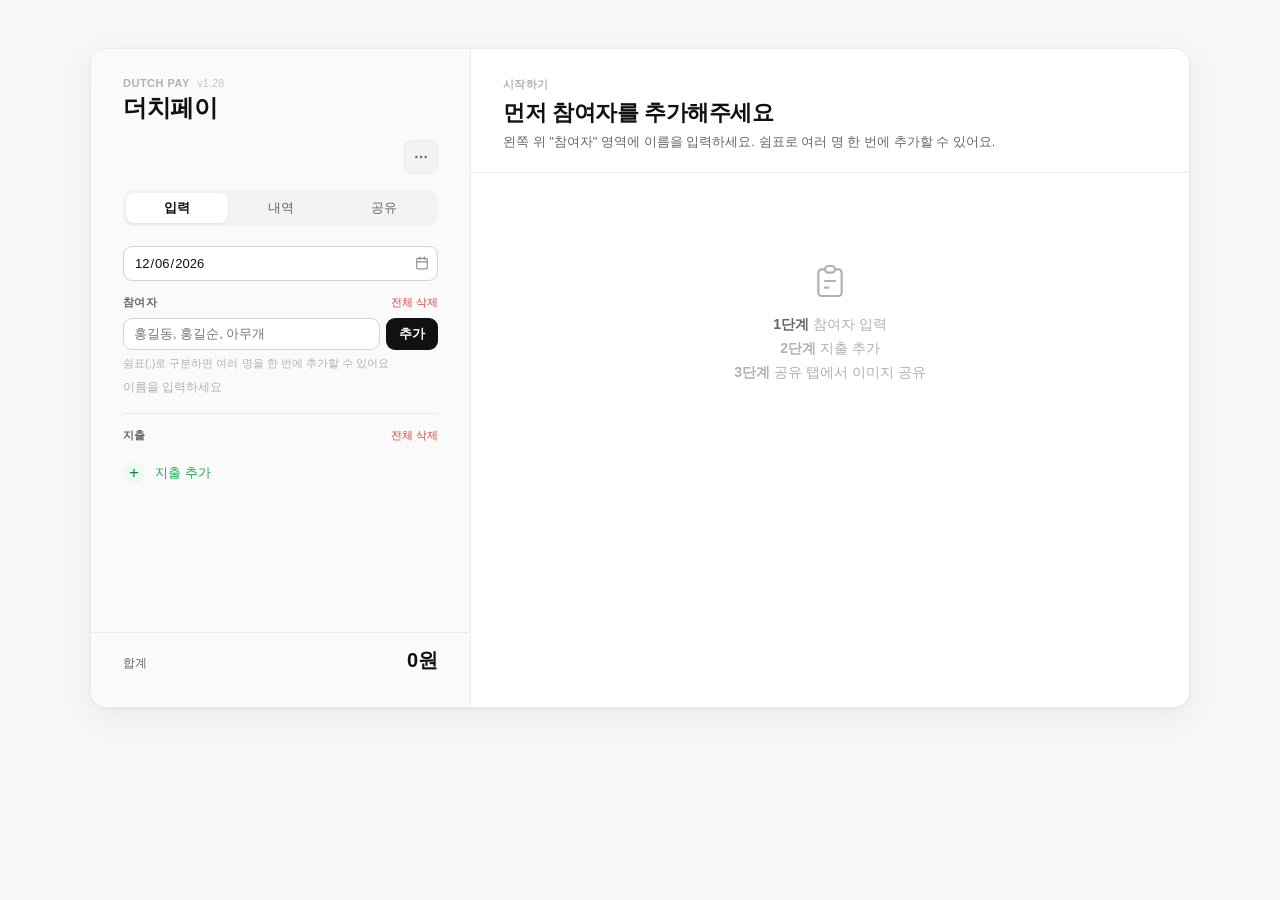
==== commit e7daa073: "v1.28: Dropbox PKCE verifier sessionStorage → localStorage 교체 - 문제: iOS PWA/Android PWA에서 Dropbox 인증" ====
--- a/history.html
+++ b/history.html
@@ -2,18 +2,10 @@
 <html lang="ko">
 <head>
 <meta charset="UTF-8"/>
-<meta http-equiv="refresh" content="0;url=index.html"/>
 <title>더치페이 기록</title>
 <script>
-// Dropbox OAuth 콜백을 index.html로 전달
-const search = location.search;
-if (search.includes('code=')) {
-  // OAuth 콜백 파라미터를 sessionStorage에 임시 보관
-  sessionStorage.setItem('h_dbx_verifier', sessionStorage.getItem('h_dbx_verifier') || '');
-  location.replace('index.html' + search);
-} else {
-  location.replace('index.html');
-}
+// Dropbox OAuth 콜백 → index.html로 전달
+location.replace('index.html'+(location.search||''));
 </script>
 </head>
 <body></body>
